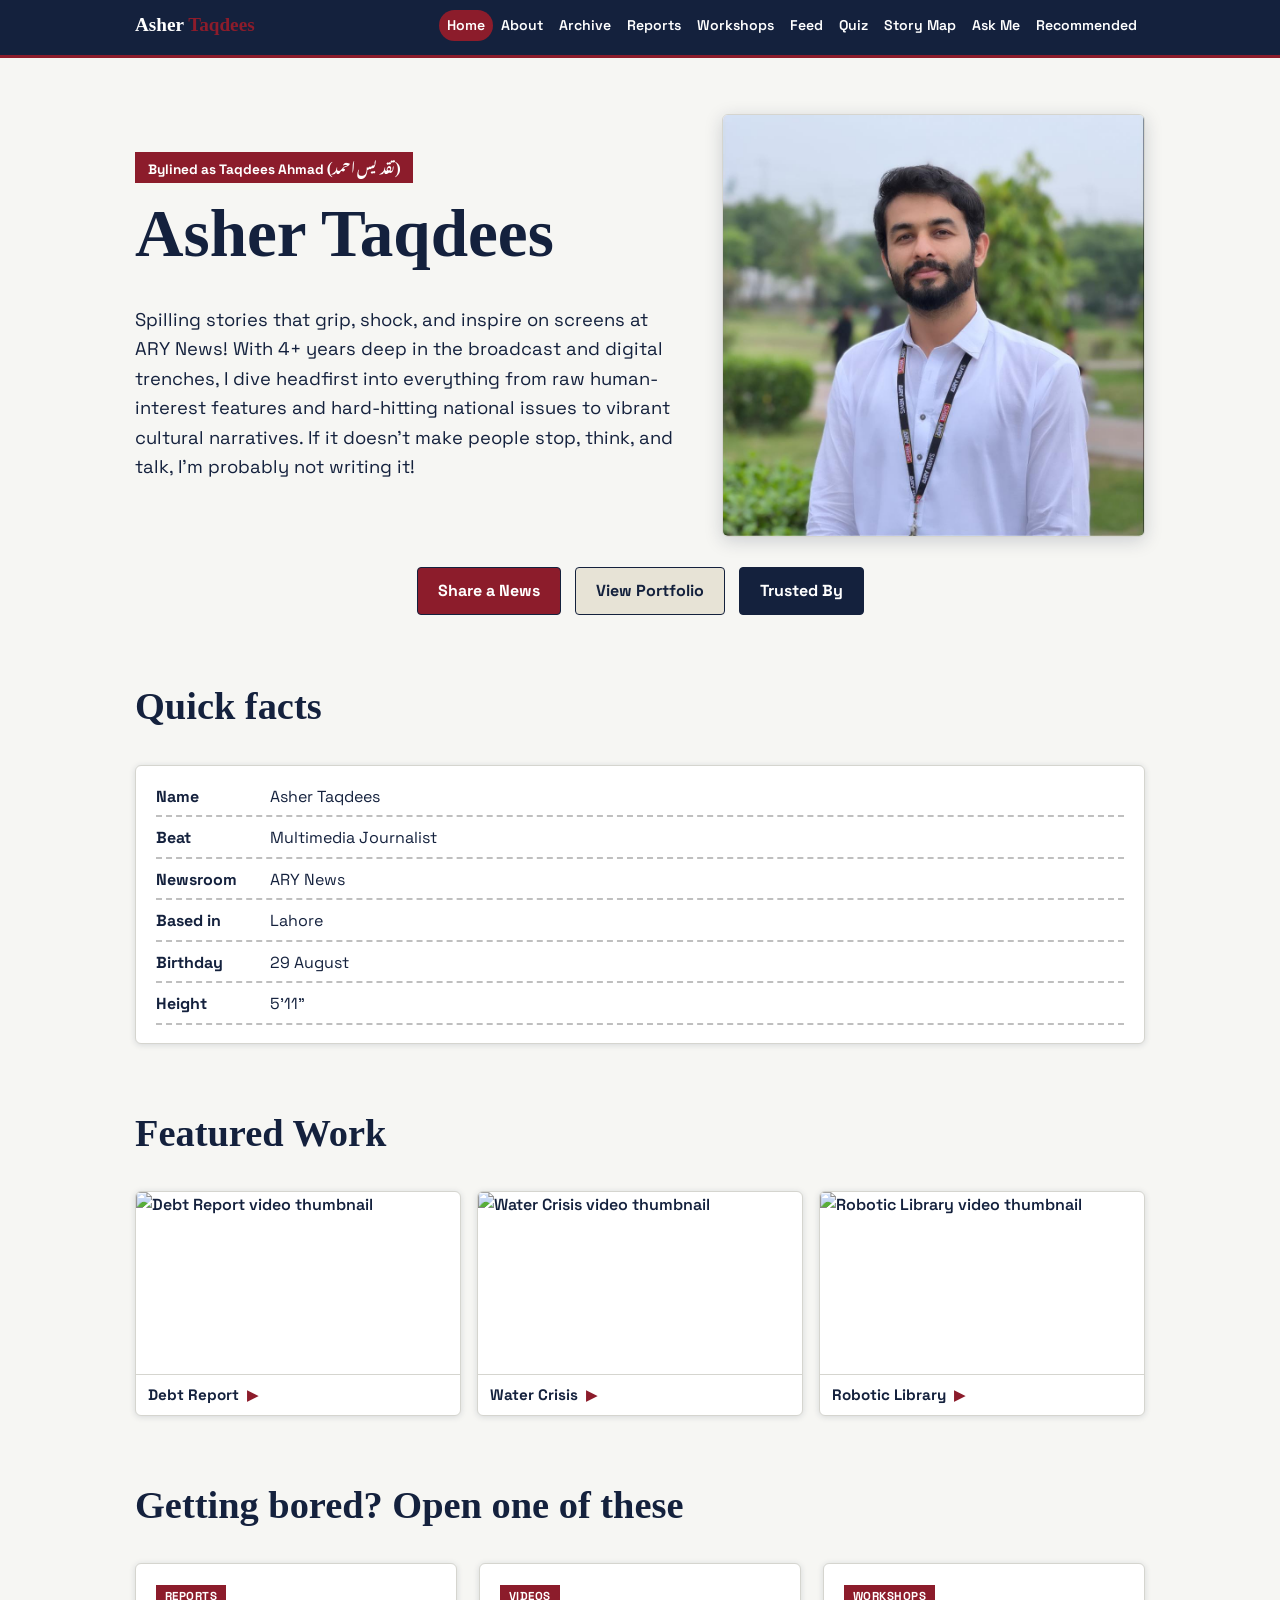
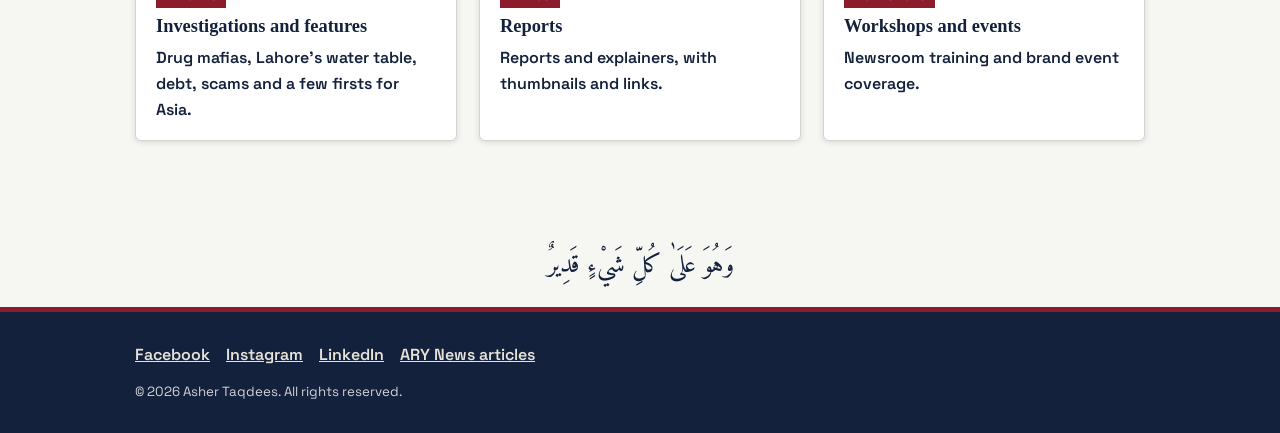
==== index.html @ 37b0fc91 "Add files via upload" ====
<!doctype html>
<html lang="en">
<head>
<meta charset="utf-8">
<meta name="viewport" content="width=device-width,initial-scale=1">
<title>Asher Taqdees (Taqdees Ahmad) | Multimedia Journalist, ARY News, Lahore</title>
<meta name="description" content="Asher Taqdees, legally Taqdees Ahmad (تقدیس احمد), is a multimedia journalist at ARY News in Lahore, Pakistan. Investigative reports, social issues, environment and human interest stories.">
<link rel="canonical" href="https://ashertaqdees.net/">
<meta property="og:title" content="Asher Taqdees (Taqdees Ahmad) | Multimedia Journalist">
<meta property="og:description" content="Multimedia journalist at ARY News, Lahore. Investigations, social issues, environment and human interest stories.">
<meta property="og:type" content="website">
<meta property="og:url" content="https://ashertaqdees.net/">
<meta name="twitter:card" content="summary_large_image">
<link rel="preconnect" href="https://fonts.googleapis.com">
<link rel="preconnect" href="https://fonts.gstatic.com" crossorigin>
<link rel="preconnect" href="https://i.ytimg.com">
<link rel="stylesheet" href="https://fonts.googleapis.com/css2?family=Archivo+Black&family=Space+Grotesk:wght@400;600;700&family=Amiri:wght@400&family=Noto+Nastaliq+Urdu&display=swap" media="print" onload="this.media='all'">
<noscript><link rel="stylesheet" href="https://fonts.googleapis.com/css2?family=Archivo+Black&family=Space+Grotesk:wght@400;600;700&family=Amiri:wght@400&family=Noto+Nastaliq+Urdu&display=swap"></noscript>
<link rel="stylesheet" href="/style.css">
<script type="application/ld+json">
{
  "@context":"https://schema.org",
  "@type":"Person",
  "name":"Asher Taqdees",
  "alternateName":["Taqdees Ahmad","تقدیس احمد","Taqdees Ahmed"],
  "url":"https://ashertaqdees.net",
  "jobTitle":"Multimedia Journalist",
  "worksFor":{"@type":"Organization","name":"ARY News"},
  "homeLocation":{"@type":"Place","name":"Lahore, Pakistan"},
  "alumniOf":{"@type":"CollegeOrUniversity","name":"University of Central Punjab"},
  "sameAs":[
    "https://www.facebook.com/asher.taqdees/",
    "https://www.instagram.com/asher_taqdees/",
    "https://www.linkedin.com/in/taqdees5ive/",
    "https://urdu.arynews.tv/author/taqdees-ahmed/",
    "https://journalist.net/taqdees.ahmad"
  ]
}
</script>
<style>
  @media(max-width:800px){
    .hero-grid{gap:16px}
    .hero-grid>div:first-child{display:contents}
    .hero-grid .kicker{justify-self:start}
    .hero-grid p{margin:0}
    .hero-grid .photo-frame{order:4;margin:8px 0 12px}
    .hero-grid p.lead{order:5}
  }
</style>
<script defer src="/data.js"></script>
<script defer src="/data2.js"></script>
<script defer src="/script.js"></script>
<script defer src="/extras.js"></script>
</head>
<body data-page="home">
<header id="site-header"></header>

<main>
<section class="hero">
  <div class="wrap hero-grid">
    <div>
      <span class="kicker">Bylined as Taqdees Ahmad <span class="urdu">(تقدیس احمد)</span></span>
      <h1><span class="jab">Asher Taqdees</span></h1>
      <p class="lead">Spilling stories that grip, shock, and inspire on screens at ARY News! With 4+ years deep in the broadcast and digital trenches, I dive headfirst into everything from raw human-interest features and hard-hitting national issues to vibrant cultural narratives. If it doesn't make people stop, think, and talk, I'm probably not writing it!</p>
    </div>
    <div class="photo-frame">
      <img src="/images/asher.jpg" alt="Asher Taqdees, multimedia journalist" width="960" height="958" fetchpriority="high" onerror="this.remove();this.parentNode.innerHTML='<div class=ph>Photo goes here.<br>(Upload images/asher.jpg)</div>'">
    </div>
  </div>
  <div class="wrap">
    <div class="btn-row" style="justify-content:center;margin-top:30px">
      <a class="btn" href="https://wa.me/923330447979" target="_blank" rel="noopener">Share a News</a>
      <a class="btn alt" href="/videos.html">View Portfolio</a>
      <a class="btn dark" href="/network.html">Trusted By</a>
    </div>
  </div>
</section>

<section>
  <div class="wrap">
    <div class="section-title"><h2><span class="jab">Quick facts</span></h2><span class="tag">I don't usually share this, but I'll make an exception for you.</span></div>
    <div class="card">
      <ul class="facts">
        <li><b>Name</b> Asher Taqdees</li>
        <li><b>Beat</b> Multimedia Journalist</li>
        <li><b>Newsroom</b> ARY News</li>
        <li><b>Based in</b> Lahore</li>
        <li><b>Birthday</b> 29 August</li>
        <li><b>Height</b> 5'11"</li>
      </ul>
    </div>
  </div>
</section>

<section>
  <div class="wrap">
    <div class="section-title"><h2><span class="jab">Getting bored? Open one of these</span></h2></div>
    <div class="grid">
      <a class="card" href="/work.html" style="text-decoration:none;color:inherit"><span class="label red">Reports</span><h3>Investigations and features</h3><p>Drug mafias, Lahore's water table, debt, scams and a few firsts for Asia.</p></a>
      <a class="card" href="/videos.html" style="text-decoration:none;color:inherit"><span class="label red">Videos</span><h3>Reports</h3><p>Reports and explainers, with thumbnails and links.</p></a>
      <a class="card" href="/events.html" style="text-decoration:none;color:inherit"><span class="label red">Workshops</span><h3>Workshops and events</h3><p>Newsroom training and brand event coverage.</p></a>
    </div>
  </div>
</section>
</main>

<footer id="site-footer"></footer>
</body>
</html>
---- style.css ----
:root{
  --paper:#f4ead5;
  --cream:#fff8e7;
  --ink:#161616;
  --red:#d7263d;
  --yellow:#ffd23f;
  --shadow:5px 5px 0 var(--ink);
}
*{box-sizing:border-box}
html{scroll-behavior:smooth}
body{
  margin:0;
  background:var(--paper);
  background-image:radial-gradient(rgba(0,0,0,.06) 1px,transparent 1px);
  background-size:18px 18px;
  color:var(--ink);
  font-family:"Space Grotesk",system-ui,sans-serif;
  line-height:1.6;
}
a,button,.btn,.card{cursor:pointer}
a{color:var(--red);font-weight:600}
h1,h2,h3{font-family:"Archivo Black",Impact,sans-serif;line-height:1.1;margin:0 0 .5em;letter-spacing:-.01em}
h1{font-size:clamp(2.2rem,6vw,4.2rem)}
h2{font-size:clamp(1.6rem,3.5vw,2.4rem)}
h3{font-size:1.15rem}
.urdu{font-family:"Noto Nastaliq Urdu",serif;direction:rtl}
.wrap{max-width:1050px;margin:0 auto;padding:0 20px}

/* header */
.site-header{background:var(--ink);color:var(--cream);border-bottom:5px solid var(--red);position:sticky;top:0;z-index:50}
.site-header .wrap{display:flex;align-items:center;justify-content:space-between;gap:12px;flex-wrap:wrap;padding-top:10px;padding-bottom:10px}
.logo{font-family:"Archivo Black",sans-serif;color:var(--cream);text-decoration:none;font-size:1.2rem}
.logo span{color:var(--red)}
.site-header nav{display:flex;gap:4px;flex-wrap:wrap}
.site-header nav a{color:var(--cream);text-decoration:none;font-weight:600;font-size:.9rem;padding:4px 10px;border-radius:999px}
.site-header nav a:hover,.site-header nav a.active{background:var(--red)}

/* hero */
.hero{padding:56px 0 36px}
.hero-grid{display:grid;grid-template-columns:1.3fr 1fr;gap:36px;align-items:center}
@media(max-width:800px){.hero-grid{grid-template-columns:1fr}}
.kicker{display:inline-block;background:var(--yellow);border:2px solid var(--ink);padding:2px 12px;font-weight:700;font-size:.85rem;transform:rotate(-2deg);box-shadow:3px 3px 0 var(--ink);margin-bottom:14px}
.jab{display:inline-block;transition:color .2s}
@media(hover:hover){.jab:hover{color:var(--red);animation:jab .4s ease-out}}
.jab.punch{color:var(--red);animation:jab .45s ease-out}
@keyframes jab{0%{transform:translateX(0) rotate(0)}30%{transform:translateX(18px) rotate(-1.5deg) scale(1.04)}55%{transform:translateX(-4px)}100%{transform:translateX(0)}}
.hero p.lead{font-size:1.15rem;max-width:34em}
.photo-frame{background:var(--cream);border:4px solid var(--ink);box-shadow:8px 8px 0 var(--red);transform:rotate(2deg);aspect-ratio:1/1;width:100%;max-width:460px;justify-self:center;display:flex;align-items:center;justify-content:center;text-align:center;overflow:hidden;font-weight:700}
.photo-frame img{width:100%;height:100%;object-fit:cover;object-position:50% 20%;display:block}
.photo-frame .ph{padding:20px}

/* buttons */
.btn{display:inline-block;background:var(--red);color:#fff;text-decoration:none;font-weight:700;border:3px solid var(--ink);padding:10px 20px;border-radius:10px;box-shadow:4px 4px 0 var(--ink);transition:transform .12s,box-shadow .12s;font-family:inherit;font-size:1rem}
.btn:hover{transform:translate(-2px,-2px);box-shadow:7px 7px 0 var(--ink)}
.btn:active{transform:translate(3px,3px);box-shadow:1px 1px 0 var(--ink)}
.btn.alt{background:var(--yellow);color:var(--ink)}
.btn.dark{background:var(--ink);color:var(--cream)}
.btn-row{display:flex;gap:14px;flex-wrap:wrap;margin-top:18px}

/* sections and cards */
section{padding:34px 0}
.section-title{display:flex;align-items:center;gap:10px;flex-wrap:wrap;margin-bottom:18px}
.tag{background:var(--ink);color:var(--cream);font-size:.75rem;font-weight:700;padding:2px 10px;border-radius:999px;font-family:"Space Grotesk",sans-serif;letter-spacing:.04em;text-transform:uppercase}
.grid{display:grid;gap:22px;grid-template-columns:repeat(auto-fill,minmax(270px,1fr))}
.card{background:var(--cream);border:3px solid var(--ink);border-radius:12px;box-shadow:var(--shadow);padding:18px 20px;transition:transform .15s}
.card:nth-child(odd){transform:rotate(-.6deg)}
.card:nth-child(even){transform:rotate(.6deg)}
@media(hover:hover){.card:hover{transform:rotate(0) translateY(-4px)}}
.card:active{transform:rotate(0) scale(.97)}
.card p{margin:.3em 0 0}
.card .label{display:inline-block;background:var(--yellow);border:2px solid var(--ink);font-size:.72rem;font-weight:700;padding:1px 8px;margin-bottom:8px;text-transform:uppercase;letter-spacing:.04em}
.card .label.red{background:var(--red);color:#fff}
.facts{list-style:none;padding:0;margin:0;display:grid;gap:8px}
.facts li{border-bottom:2px dashed rgba(0,0,0,.25);padding-bottom:6px}
.facts b{display:inline-block;min-width:110px}
.pills{display:flex;flex-wrap:wrap;gap:10px}
.pill{background:var(--cream);border:3px solid var(--ink);border-radius:999px;padding:4px 16px;font-weight:700;box-shadow:3px 3px 0 var(--ink)}
.pill:nth-child(3n){background:var(--yellow)}
.pill:nth-child(3n+1){background:var(--red);color:#fff}
.timeline{border-left:5px solid var(--ink);margin-left:8px;padding-left:22px;display:grid;gap:18px}
.timeline .item{position:relative}
.timeline .item::before{content:"";position:absolute;left:-33px;top:6px;width:16px;height:16px;border-radius:50%;background:var(--red);border:3px solid var(--ink)}
.timeline .when{font-weight:700;color:var(--red);font-size:.9rem}

/* video cards */
.vcard{padding:0;overflow:hidden;display:flex;flex-direction:column}
.vcard .thumb{position:relative;display:block;aspect-ratio:16/9;background:#000;border-bottom:3px solid var(--ink)}
.vcard .thumb img{width:100%;height:100%;object-fit:cover;display:block}
.vcard .thumb::after{content:"▶";position:absolute;inset:0;display:flex;align-items:center;justify-content:center;font-size:2.4rem;color:#fff;text-shadow:0 2px 10px #000;opacity:.9}
.vcard .body{padding:14px 16px 16px;display:flex;flex-direction:column;gap:10px;flex:1}
.vcard .vt{font-weight:700;line-height:1.35;margin:0}
.vcard .btn{padding:6px 14px;font-size:.88rem;align-self:flex-start;margin-top:auto}
.vcard .cap{font-size:.8rem;font-weight:700;color:var(--red)}

/* social feed */
.phone{max-width:520px;margin:0 auto;background:#fff;border:4px solid var(--ink);border-radius:26px;box-shadow:8px 8px 0 var(--red);overflow:hidden}
.phone-top{background:linear-gradient(135deg,var(--red),#f58529);color:#fff;padding:18px 20px;display:flex;align-items:center;gap:14px}
.avatar{width:64px;height:64px;border-radius:50%;border:3px solid #fff;background:var(--yellow);color:var(--ink);display:flex;align-items:center;justify-content:center;font-family:"Archivo Black",sans-serif;font-size:1.3rem;overflow:hidden;flex:none}
.avatar img{width:100%;height:100%;object-fit:cover}
.phone-top h3{margin:0;color:#fff}
.phone-top small{opacity:.9}
.post{border-top:1px solid #ddd;padding:14px 18px}
.post-head{display:flex;align-items:center;gap:10px;margin-bottom:8px}
.post-head .avatar{width:38px;height:38px;font-size:.8rem;border:2px solid var(--ink)}
.post-head b{display:block;line-height:1.2}
.post-head small{color:#777}
.badge{margin-left:auto;font-size:.7rem;font-weight:700;color:#fff;border-radius:999px;padding:2px 10px}
.badge.fb{background:#1877f2}
.badge.ig{background:#c13584}
.post img.pimg{width:100%;border-radius:8px;border:2px solid var(--ink);margin-top:8px}
.post-actions{display:flex;gap:18px;margin-top:10px;font-size:.88rem;color:#555;font-weight:600}
.post-actions a{color:var(--red)}
.notice{background:var(--yellow);border:3px dashed var(--ink);padding:12px 16px;border-radius:10px;font-size:.9rem;margin:20px auto;max-width:520px}

/* ask */
.ask-box{text-align:center;padding:40px 24px}
.ask-box .btn{font-size:1.25rem;padding:14px 30px}

/* footer */
.site-footer{background:var(--ink);color:var(--cream);margin-top:50px;padding:30px 0;border-top:5px solid var(--red)}
.site-footer a{color:var(--yellow)}
.site-footer .links{display:flex;gap:16px;flex-wrap:wrap;margin-bottom:10px}
.site-footer small{opacity:.8}

/* 404 */
.fourofour{text-align:center;padding:80px 0}
.fourofour .big{font-family:"Archivo Black",sans-serif;font-size:clamp(5rem,20vw,12rem);color:var(--red);line-height:1;text-shadow:6px 6px 0 var(--ink)}
.fourofour .big span{display:inline-block;animation:ko 2.2s ease-in-out infinite}
@keyframes ko{0%,60%,100%{transform:rotate(0)}70%{transform:rotate(-14deg) translateY(10px)}85%{transform:rotate(8deg)}}


/* click-to-reveal timeline item */
.reveal summary{cursor:pointer;list-style:none;display:flex;align-items:center;gap:10px;flex-wrap:wrap;font-weight:700;color:var(--red);font-size:.9rem}
.reveal summary::-webkit-details-marker{display:none}
.reveal .cue{background:var(--yellow);color:var(--ink);border:2px solid var(--ink);padding:0 10px;border-radius:999px;font-size:.75rem;box-shadow:2px 2px 0 var(--ink)}
.reveal[open] .cue{display:none}
.reveal h3{margin-top:8px}

.reveal-link{display:block;text-decoration:none;color:var(--red)}
.reveal-link .rv-sum{display:flex;align-items:center;gap:10px;flex-wrap:wrap;font-weight:700;font-size:.9rem}
.reveal-link .cue{background:var(--yellow);color:var(--ink);border:2px solid var(--ink);padding:0 10px;border-radius:999px;font-size:.75rem;box-shadow:2px 2px 0 var(--ink)}
.mini-list{margin:10px 0 0;padding-left:20px}
.mini-list li{margin:2px 0}
.reveal[open] .mini-list{animation:rise .45s ease-out}

/* snaps */
.snap-grid{display:grid;gap:22px;grid-template-columns:repeat(auto-fill,minmax(240px,1fr))}
.snap{padding:0;overflow:hidden;background:var(--cream);border:3px solid var(--ink);border-radius:12px;box-shadow:var(--shadow);text-align:left;font:inherit;color:inherit;display:block;width:100%}
.snap:nth-child(odd){transform:rotate(-.8deg)}
.snap:nth-child(even){transform:rotate(.8deg)}
.snap img{width:100%;aspect-ratio:4/5;object-fit:cover;display:block;border-bottom:3px solid var(--ink)}
.snap .cap{display:block;padding:10px 14px 12px;font-weight:600;font-size:.92rem}
.snap .label{display:inline-block;background:var(--yellow);border:2px solid var(--ink);font-size:.7rem;font-weight:700;padding:0 8px;margin-right:6px;text-transform:uppercase}
@media(hover:hover){.snap:hover{transform:rotate(0) translateY(-4px)}}
.snap:active{transform:rotate(0) scale(.97)}
.lightbox{position:fixed;inset:0;z-index:100;background:rgba(0,0,0,.88);display:flex;flex-direction:column;align-items:center;justify-content:center;padding:20px;gap:10px}
.lightbox[hidden]{display:none}
.lightbox img{max-width:100%;max-height:78vh;border:4px solid var(--cream);border-radius:8px;animation:pop .3s ease-out}
.lightbox p{color:var(--cream);margin:0;font-weight:600;text-align:center}
.lb-close{position:absolute;top:12px;right:16px;font-size:2.2rem;line-height:1;background:var(--red);color:#fff;border:3px solid var(--cream);border-radius:10px;width:46px;height:46px}

/* ===== motion: works on phones too (no hover needed) ===== */
@keyframes rise{from{opacity:0;translate:0 22px}to{opacity:1;translate:0 0}}
@keyframes pop{0%{opacity:0;scale:.6}70%{opacity:1;scale:1.08}100%{opacity:1;scale:1}}
@keyframes drop{from{opacity:0;translate:0 -100%}to{opacity:1;translate:0 0}}
@keyframes swing{0%{opacity:0;rotate:-14deg;scale:.8}60%{opacity:1;rotate:5deg;scale:1.03}100%{opacity:1;rotate:0deg;scale:1}}
@keyframes floaty{0%,100%{translate:0 0}50%{translate:0 -8px}}
@keyframes wiggle{0%,86%,100%{rotate:0deg}90%{rotate:-4deg}94%{rotate:4deg}98%{rotate:-2deg}}
@keyframes pulse{0%,100%{scale:1}50%{scale:1.07}}
@keyframes dotpulse{0%,100%{box-shadow:0 0 0 0 rgba(215,38,61,.55)}60%{box-shadow:0 0 0 9px rgba(215,38,61,0)}}

.hero .kicker{animation:pop .6s .1s both,wiggle 5s 2s infinite}
.hero h1{animation:rise .6s .2s both}
.hero p.lead{animation:rise .6s .35s both}
.hero .tag{animation:rise .6s .45s both}
.hero .btn-row .btn{animation:pop .5s both}
.hero .btn-row .btn:nth-child(1){animation-delay:.55s}
.hero .btn-row .btn:nth-child(2){animation-delay:.67s}
.hero .btn-row .btn:nth-child(3){animation-delay:.79s}
.photo-frame{animation:swing .8s .3s cubic-bezier(.2,.8,.2,1) both}
.photo-frame img{animation:floaty 5s 1.2s ease-in-out infinite}

/* scroll reveal (added by script.js) */
.rv{opacity:0;translate:0 30px;scale:.96}
.rv.in{opacity:1;translate:0 0;scale:1}
.rv,.card.rv,.snap.rv{transition:opacity .6s ease,translate .6s cubic-bezier(.2,.8,.2,1),scale .6s cubic-bezier(.2,.8,.2,1),transform .15s}
.rv.in{transition-delay:var(--d,0s),var(--d,0s),var(--d,0s),0s}


@media(max-width:800px){
  .hero{padding:34px 0 20px}
  .photo-frame{box-shadow:6px 6px 0 var(--red)}
  .btn:active{transform:translate(3px,3px) scale(.98)}
}

/* respect people who turned animations off: keep a gentle fade, drop loops and movement */
@media(prefers-reduced-motion:reduce){
  .site-header,.hero .kicker,.hero h1,.hero p.lead,.hero .tag,.hero .btn-row .btn,.photo-frame,.photo-frame img,.vcard .thumb::after,.timeline .item::before,.section-title .tag{animation:none!important}
  .rv{translate:0 0;scale:1}
  .jab:hover,.jab.punch,.fourofour .big span{animation:none!important}
}

/* cards with links */
.card .watch{display:inline-block;margin-top:10px}

/* banner above footer */
.banner-ayah{margin-top:50px;padding:18px 20px;text-align:center}
.banner-ayah p{margin:0;font-family:"Amiri","Noto Naskh Arabic","Traditional Arabic",serif;font-size:1.6rem;line-height:1.8;color:var(--ink)}
.banner-ayah+.site-footer{margin-top:0}

/* ===== first-paint safety: header bar & page colour exist before JS runs ===== */
html{background:var(--paper)}
#site-header{background:var(--ink);border-bottom:5px solid var(--red);min-height:58px;position:sticky;top:0;z-index:50}
img{max-width:100%;height:auto}

/* ===== smooth page-to-page navigation (no blank/colour flash) ===== */
@view-transition{navigation:auto}
@media(prefers-reduced-motion:reduce){@view-transition{navigation:none}}

/* ===== look switcher + entrance + feature styles (moved here from extras.js so they apply at first paint) ===== */
.totop{position:fixed;right:16px;bottom:16px;z-index:60;width:46px;height:46px;border-radius:50%;background:var(--red);color:#fff;border:3px solid var(--ink);box-shadow:3px 3px 0 var(--ink);font-size:1.3rem;line-height:1;font-weight:700;opacity:0;pointer-events:none;transform:translateY(12px);transition:opacity .25s,transform .25s;cursor:pointer;padding:0}
.totop.on{opacity:1;pointer-events:auto;transform:none}
.feat{display:grid;grid-template-columns:repeat(3,1fr);gap:16px}
.feat .fc{display:block;text-decoration:none;color:inherit;padding:0;overflow:hidden}
.feat .fc img{display:block;width:100%;aspect-ratio:16/9;object-fit:cover;border-bottom:3px solid var(--ink)}
.feat .fc span{display:block;padding:8px 12px;font-weight:700;font-size:.95rem}
.feat .fc span i{font-style:normal;color:var(--red);margin-left:4px}
@media(max-width:560px){.feat{grid-template-columns:1fr;gap:12px}.feat .fc{display:flex;align-items:center}.feat .fc img{width:42%;border-bottom:0;border-right:3px solid var(--ink);flex:none}.feat .fc span{padding:8px 12px}}
.tabs{display:flex;flex-wrap:wrap;gap:10px;margin:6px 0 20px}
.tabs button{font:inherit;font-weight:700;background:var(--cream);color:var(--ink);border:3px solid var(--ink);border-radius:999px;padding:5px 16px;box-shadow:3px 3px 0 var(--ink);cursor:pointer}
.tabs button[aria-selected=true]{background:var(--red);color:#fff}
.tabs button small{opacity:.75;font-weight:600;margin-left:4px}
.tabs-empty{padding:20px;font-weight:600}
.quiz{max-width:640px;margin:0 auto}
.q-top{display:flex;justify-content:space-between;font-weight:700;margin-bottom:10px}
.q-bar{height:12px;border:3px solid var(--ink);border-radius:999px;background:var(--cream);overflow:hidden;margin-bottom:16px}
.q-bar i{display:block;height:100%;background:var(--red);width:0;transition:width .3s}
.q-opts{display:grid;gap:10px;margin:14px 0}
.q-opt{font:inherit;font-weight:600;text-align:left;background:var(--paper);color:var(--ink);border:3px solid var(--ink);border-radius:10px;padding:10px 14px;box-shadow:3px 3px 0 var(--ink);cursor:pointer}
.q-opt:disabled{cursor:default}
.q-opt.right{background:#b7f0b1}.q-opt.wrong{background:#ffc9d0}
.q-fb{min-height:2.6em;font-weight:600;margin:0 0 10px}
.q-score{font-family:'Archivo Black',Impact,sans-serif;font-size:3rem;margin:6px 0}
.modal{position:fixed;inset:0;z-index:250;background:rgba(0,0,0,.7);display:flex;align-items:center;justify-content:center;padding:20px}
.modal .box{background:var(--cream);color:var(--ink);border:4px solid var(--ink);border-radius:16px;box-shadow:8px 8px 0 var(--red);max-width:440px;width:100%;padding:26px 22px;text-align:center;animation:pop .45s ease-out}
.modal .box h2{margin:0 0 .4em}
.modal .emo{font-size:3rem;line-height:1}
.modal .btn-row{justify-content:center}
.wa{background:#25d366;color:#082b14}
.mapbox{background:var(--cream);border:3px solid var(--ink);border-radius:12px;box-shadow:var(--shadow);padding:10px}
.mapbox svg{display:block;width:100%;height:auto}
.mapbox .land{fill:#ffe9a8;stroke:var(--ink);stroke-width:3;stroke-linejoin:round}
.pin{cursor:pointer}
.pin circle{fill:var(--red);stroke:var(--ink);stroke-width:3;transition:r .15s}
.pin.soon circle{fill:#9a9a9a}
.pin:hover circle,.pin:focus circle{r:11}
.pin:focus{outline:none}.pin:focus circle{stroke:#000;stroke-width:4}
.pin text{font:700 15px 'Space Grotesk',system-ui,sans-serif;fill:var(--ink);paint-order:stroke;stroke:var(--cream);stroke-width:4px}
.map-msg{min-height:3em;font-weight:600;margin:12px 0}
.map-list{display:grid;gap:12px;grid-template-columns:repeat(auto-fill,minmax(200px,1fr));margin-top:10px}
.lookswitch{background:none;border:0;color:var(--yellow);font:inherit;font-weight:600;text-decoration:underline;cursor:pointer;padding:0}
html:root{--paper:#f6f6f3;--cream:#ffffff;--ink:#14213d;--red:#8c1c2b;--yellow:#e7e3d6;--shadow:0 1px 6px rgba(20,33,61,.14)}
html:root body{background-image:none}
html:root h1,html:root h2,html:root h3,html:root .logo,html:root .q-score{font-family:Georgia,'Times New Roman',serif;font-weight:700;letter-spacing:0}
html:root *,html:root *::before,html:root *::after{animation:none!important}
html:root .card,html:root .card:nth-child(odd),html:root .card:nth-child(even),html:root .photo-frame,html:root .kicker,html:root .snap{transform:none!important}
html:root .card,html:root .mapbox,html:root .modal .box{border:1px solid #d5d5cf;border-radius:6px}
html:root .photo-frame{border:1px solid #d5d5cf;box-shadow:0 4px 18px rgba(20,33,61,.18);border-radius:6px;overflow:hidden}
html:root .btn,html:root .tabs button,html:root .q-opt,html:root .pill{border:1px solid var(--ink);box-shadow:none;border-radius:4px}
html:root .tabs button{border-radius:999px}
html:root .btn:hover{transform:none;box-shadow:0 2px 8px rgba(0,0,0,.25)}
html:root .btn.alt{background:#e7e3d6}
html:root .site-header{border-bottom:3px solid var(--red)}
html:root .kicker{background:#e7e3d6;border:1px solid #cfcab8;box-shadow:none}
html:root .section-title .tag,html:root .hero .tag{display:none}
html:root .totop{box-shadow:none;border:1px solid var(--ink)}
html:root .vcard .thumb,html:root .feat .fc img{border-bottom:1px solid #d5d5cf}
html:root .mapbox .land{fill:#ece8da;stroke-width:2}
html:root .q-bar{border:1px solid var(--ink)}

/* ===== FORMAL: calm, instant, no fun motion ===== */
html:root,html:root body{background:var(--paper)}
html:root #site-header{border-bottom:3px solid var(--red)}
html:root .rv,html:root .rv.in{opacity:1!important;translate:none!important;scale:none!important;transition:none!important}
html:root .card,html:root .snap{transition:box-shadow .15s}
html:root .card:hover,html:root .snap:hover{box-shadow:0 4px 14px rgba(20,33,61,.16);transform:none!important}
html:root .btn{transition:background-color .15s,box-shadow .15s}
html:root .site-header nav a{transition:background-color .15s}
html:root .site-header nav a:hover,html:root .site-header nav a.active{background:var(--red)}
html:root .jab:hover{animation:none}
html:root .pill{background:#ffffff!important;color:var(--ink)!important;box-shadow:none}
html:root .notice{border:1px solid #cfcab8;background:#efece1}
html:root .card .label,html:root .reveal .cue,html:root .reveal-link .cue{background:#e7e3d6;box-shadow:none;border-width:1px}
html:root .timeline{border-left-width:3px}
html:root .phone,html:root .photo-frame{transform:none}
/* keyboard focus that is visible on both looks */
a:focus-visible,button:focus-visible,summary:focus-visible{outline:3px solid var(--red);outline-offset:2px}

/* header: look switch button */
.brand{display:flex;align-items:center;gap:10px;min-width:0}
@media(min-width:801px){.site-header nav{gap:0}.site-header nav a{padding:4px 8px;font-size:.88rem}.logo{white-space:nowrap}}
@media(min-width:801px) and (max-width:1100px){.site-header nav a{padding:4px 6px;font-size:.82rem}}

/* header layout: logo left, links middle, links at the right */
@media(max-width:760px){
  .site-header .brand{order:1}
  .site-header nav{order:3}
}

/* ===== labels / tags: solid colour + white text, readable in both looks ===== */
.card .label,.snap .label{background:var(--ink);color:#fff;border-color:var(--ink)}
.card .label.red,.snap .label.red{background:var(--red);color:#fff;border-color:var(--red)}
html:root .card .label,html:root .snap .label{background:#14213d;color:#fff;border:1px solid #14213d;box-shadow:none}
html:root .card .label.red,html:root .snap .label.red{background:#8c1c2b;color:#fff;border-color:#8c1c2b}
.reveal .cue,.reveal-link .cue,html:root .reveal .cue,html:root .reveal-link .cue{background:var(--ink);color:#fff;border-color:var(--ink)}
.tag,html:root .tag{background:var(--ink);color:#fff}

/* ===== kicker ("Bylined as ...") : solid red + white text in both looks ===== */
.kicker,html:root .kicker{background:var(--red);color:#fff;border-color:var(--red)}
html:root .kicker{border:1px solid #8c1c2b;background:#8c1c2b;color:#fff}

/* keep the nav on the top row at in-between widths (tablets / small laptops) */
@media(min-width:761px){
  .site-header .wrap{flex-wrap:nowrap}
  .site-header nav{flex:1 1 auto;min-width:0;justify-content:flex-end}
}
@media(min-width:761px) and (max-width:1000px){
  .site-header nav a{font-size:.78rem;padding:4px 5px}
  .site-header 
}

/* ===== entrance screen: fade out, lock scroll while open ===== */

/* ===== smooth page transitions =====
   Chrome/Edge/Android: the browser cross-fades the two pages and keeps the header still.
   Other browsers: script.js fades the page out and in. */
#site-header{view-transition-name:site-header}
::view-transition-group(root){animation-duration:.4s}
::view-transition-old(root){animation:vt-out .22s ease both}
::view-transition-new(root){animation:vt-in .4s cubic-bezier(.2,.7,.2,1) both}
@keyframes vt-out{to{opacity:0}}
@keyframes vt-in{from{opacity:0;transform:translateY(12px)}}

/* ===== swipe sliders (Archive page): small cards, 2 per phone screen, swipe for more ===== */
.slwrap{position:relative}
.grid.slider{display:flex;align-items:stretch;overflow-x:auto;scroll-snap-type:x mandatory;gap:12px;padding:8px 4px 16px;scroll-behavior:smooth;-webkit-overflow-scrolling:touch;scrollbar-width:thin}
.grid.slider>*{flex:0 0 calc((100% - 12px) / 2);min-width:0;scroll-snap-align:start}
.grid.slider>*{flex-basis:calc((100% - 12px) / 2.15)}   /* a slice of the next card peeks in, so people see there is more */
@media(min-width:601px){.grid.slider>*{flex-basis:calc((100% - 24px) / 3.3)}}
@media(min-width:900px){.grid.slider>*{flex-basis:calc((100% - 36px) / 4.3)}}
.slider .card{padding:12px 13px}
.slider .vcard{padding:0}
.slider .vcard .body{padding:9px 11px 11px;gap:6px}
.slider .vcard .vt,.slider .card h3{font-size:.86rem;line-height:1.3;margin:0 0 .3em}
.slider .card p{font-size:.8rem;line-height:1.4}
.slider .card .label,.slider .vcard .cap{font-size:.62rem}
.slider .vcard .btn,.slider .card .btn{padding:4px 10px;font-size:.74rem;border-width:2px;box-shadow:2px 2px 0 var(--ink)}
.slider .vcard .thumb::after{font-size:1.5rem}
.slider .vcard .thumb{border-bottom-width:2px}
.slider .card a.watch{font-size:.8rem}
.sl-btn{position:absolute;top:32%;z-index:5;width:38px;height:38px;border-radius:50%;border:2px solid var(--ink);background:var(--cream);color:var(--ink);font-size:1.2rem;line-height:1;font-weight:700;cursor:pointer;box-shadow:2px 2px 0 var(--ink);padding:0;transition:opacity .2s}
.sl-btn.prev{left:-12px}.sl-btn.next{right:-12px}
.sl-btn:disabled{opacity:0;pointer-events:none}

html:root .sl-btn{box-shadow:0 1px 6px rgba(20,33,61,.3);border:1px solid #d5d5cf}

/* arrows stay visible on phones too; soft fade on the edge that has more cards */
.sl-btn{width:36px;height:36px}
.sl-btn.prev{left:2px}.sl-btn.next{right:2px}
@media(min-width:900px){.sl-btn.prev{left:-12px}.sl-btn.next{right:-12px}}
.sl-btn[hidden]{display:none}
.slwrap::after,.slwrap::before{content:"";position:absolute;top:0;bottom:16px;width:46px;pointer-events:none;z-index:4;opacity:0;transition:opacity .25s}
.slwrap::after{right:0;background:linear-gradient(to left,var(--paper),transparent)}
.slwrap::before{left:0;background:linear-gradient(to right,var(--paper),transparent)}
.slwrap.more-r::after,.slwrap.more-l::before{opacity:1}
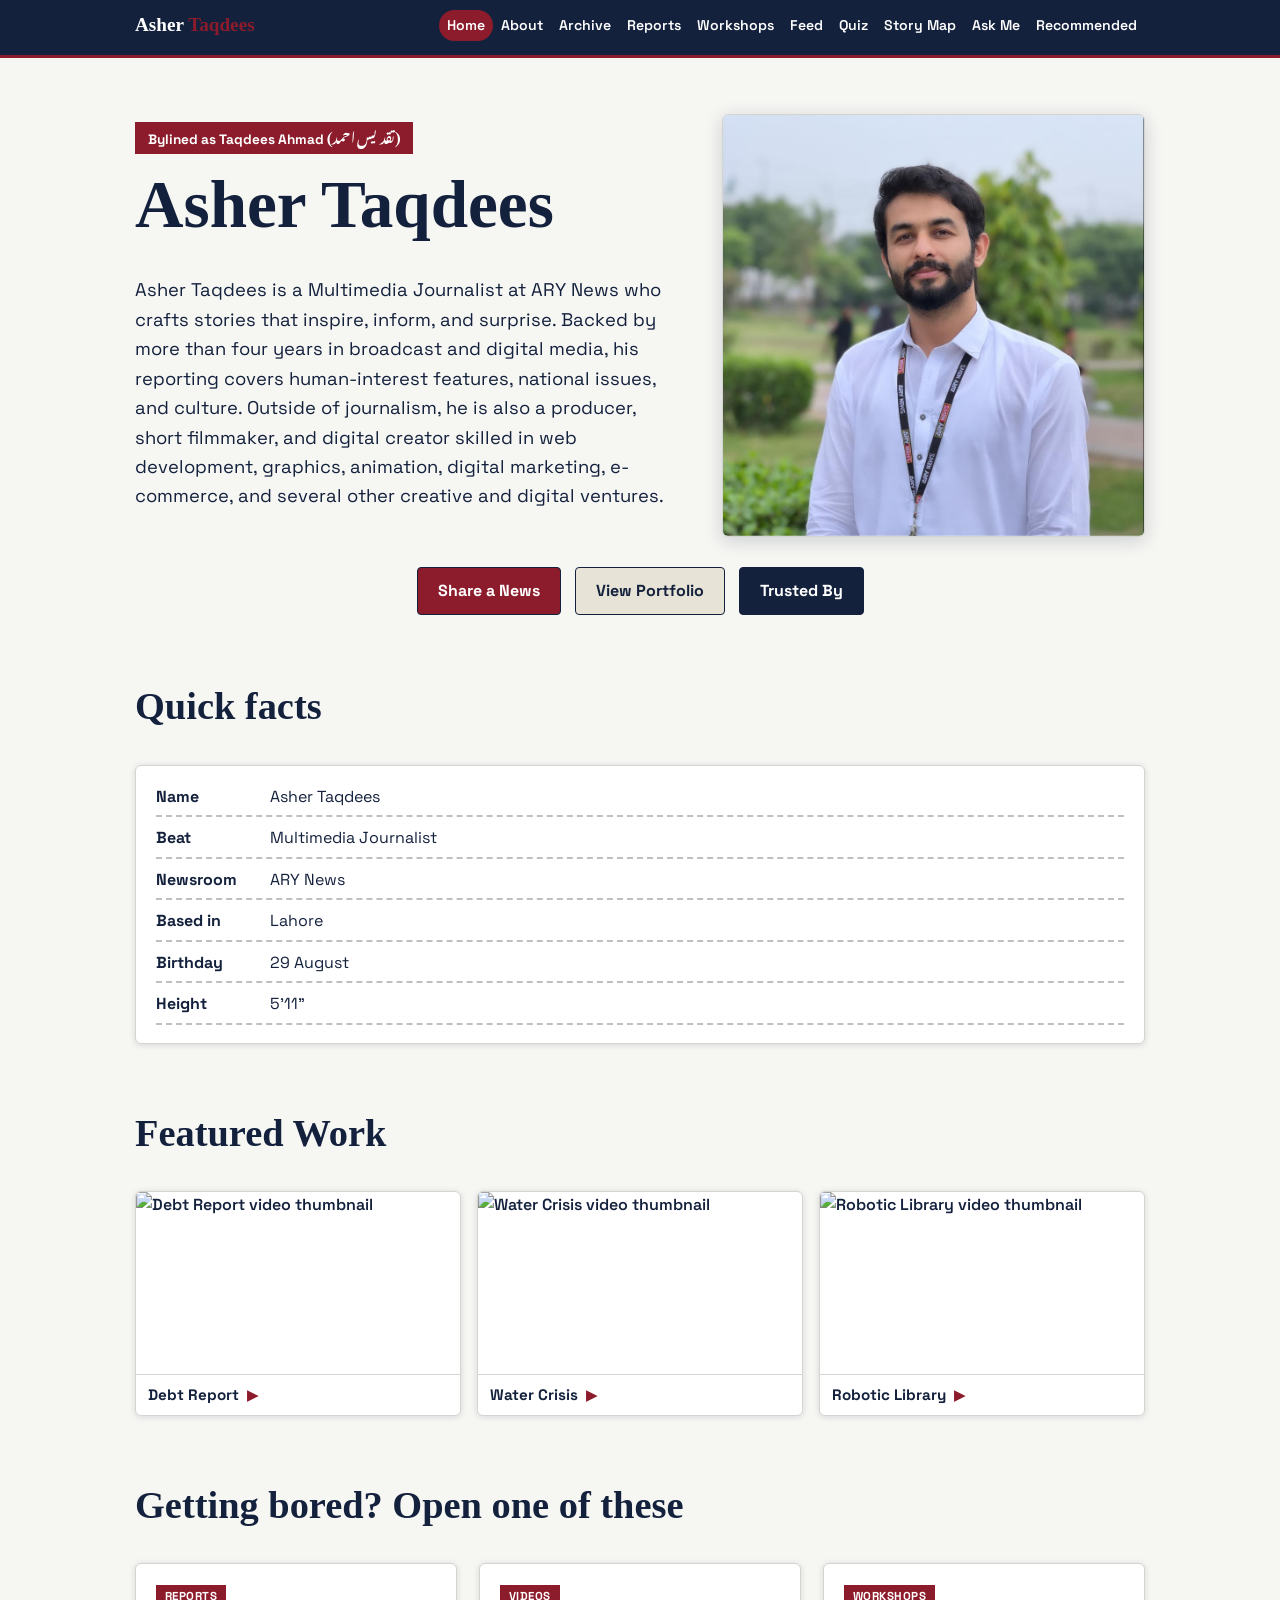
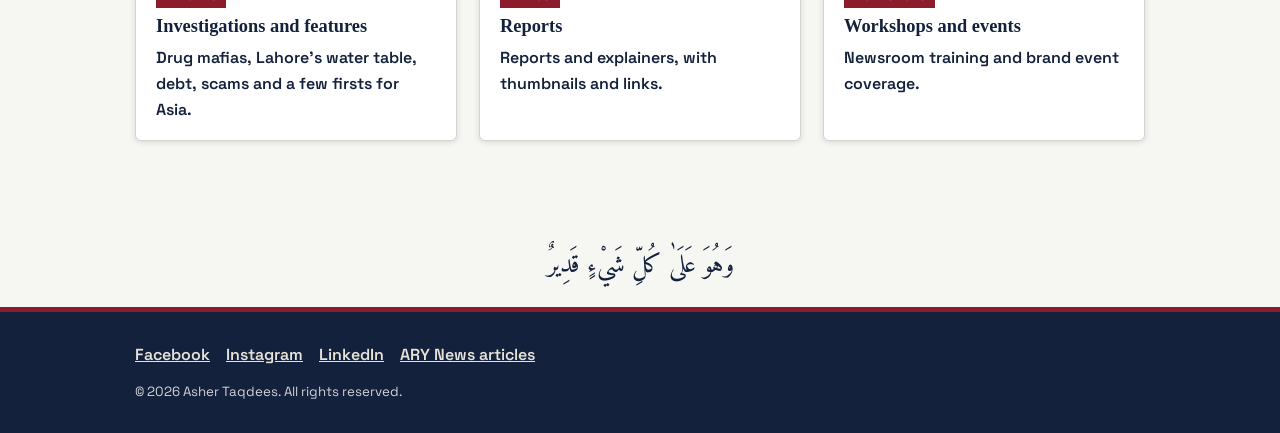
==== commit 118b0305: "Add files via upload" ====
--- a/index.html
+++ b/index.html
@@ -61,7 +61,7 @@
     <div>
       <span class="kicker">Bylined as Taqdees Ahmad <span class="urdu">(تقدیس احمد)</span></span>
       <h1><span class="jab">Asher Taqdees</span></h1>
-      <p class="lead">Spilling stories that grip, shock, and inspire on screens at ARY News! With 4+ years deep in the broadcast and digital trenches, I dive headfirst into everything from raw human-interest features and hard-hitting national issues to vibrant cultural narratives. If it doesn't make people stop, think, and talk, I'm probably not writing it!</p>
+      <p class="lead">Asher Taqdees is a Multimedia Journalist at ARY News who crafts stories that inspire, inform, and surprise. Backed by more than four years in broadcast and digital media, his reporting covers human-interest features, national issues, and culture. Outside of journalism, he is also a producer, short filmmaker, and digital creator skilled in web development, graphics, animation, digital marketing, e-commerce, and several other creative and digital ventures.</p>
     </div>
     <div class="photo-frame">
       <img src="/images/asher.jpg" alt="Asher Taqdees, multimedia journalist" width="960" height="958" fetchpriority="high" onerror="this.remove();this.parentNode.innerHTML='<div class=ph>Photo goes here.<br>(Upload images/asher.jpg)</div>'">
--- a/style.css
+++ b/style.css
@@ -373,3 +373,38 @@
 .slwrap::after{right:0;background:linear-gradient(to left,var(--paper),transparent)}
 .slwrap::before{left:0;background:linear-gradient(to right,var(--paper),transparent)}
 .slwrap.more-r::after,.slwrap.more-l::before{opacity:1}
+
+/* Facebook reel card: shows images/parkview-thumb.jpg if present, else a plain navy panel */
+.fb-thumb{background:#14213d!important}
+.fb-thumb .fb-note{position:absolute;left:0;right:0;bottom:10px;text-align:center;color:#fff;font-size:.8rem;font-weight:700;letter-spacing:.04em;z-index:1}
+
+/* ===== Archive cards: tidy tags, buttons, max 3 lines of text ===== */
+.vcard .cap{display:block;background:#8c1c2b;color:#fff;font-size:.72rem;font-weight:700;padding:1px 8px;text-transform:uppercase;letter-spacing:.04em}
+.card .actions{display:flex;flex-wrap:wrap;gap:8px;margin-top:auto;padding-top:10px}
+.card .actions .btn{padding:6px 14px;font-size:.88rem}
+body[data-page=work] .card{display:flex;flex-direction:column}
+body[data-page=work] .vcard .body{flex:1}
+body[data-page=work] .card h3,body[data-page=work] .vcard .vt,body[data-page=work] .card p.desc{display:-webkit-box;-webkit-box-orient:vertical;-webkit-line-clamp:3;line-clamp:3;overflow:hidden}
+.slider .card .actions .btn{padding:5px 11px;font-size:.78rem;box-shadow:none}
+.slider .vcard .body>.btn{box-shadow:none}
+
+/* Articles: exactly 3 cards per screen */
+.grid.slider.three>*{flex-basis:calc((100% - 24px) / 3)}
+
+/* Phones: compact cards so the rows are about half as tall */
+@media(max-width:760px){
+  body[data-page=work] .card p.desc{display:none}
+  body[data-page=work] .slider .card h3,body[data-page=work] .slider .vcard .vt{font-size:.78rem;line-height:1.25;-webkit-line-clamp:2;line-clamp:2;margin:0}
+  body[data-page=work] .slider .vcard .body{padding:7px 8px 9px;gap:5px}
+  body[data-page=work] .slider .card{padding:9px 8px}
+  body[data-page=work] .slider .vcard{padding:0}
+  body[data-page=work] .slider .card .label,body[data-page=work] .slider .vcard .cap{font-size:.6rem;padding:1px 5px;margin-bottom:4px;white-space:nowrap;overflow:hidden;text-overflow:ellipsis}
+  body[data-page=work] .slider .card .actions{padding-top:4px}
+  body[data-page=work] .slider .card .actions .btn,body[data-page=work] .slider .vcard .body>.btn{font-size:.64rem;padding:4px 7px;border-width:1px;line-height:1.2}
+  body[data-page=work] .slider .vcard .thumb::after{font-size:1.5rem}
+}
+
+/* smaller Reports filter buttons */
+.tabs{gap:8px;margin:4px 0 16px}
+.tabs button{font-size:.82rem;padding:3px 11px;border-width:2px;box-shadow:2px 2px 0 var(--ink)}
+@media(max-width:600px){.tabs{gap:6px}.tabs button{font-size:.74rem;padding:2px 9px}}
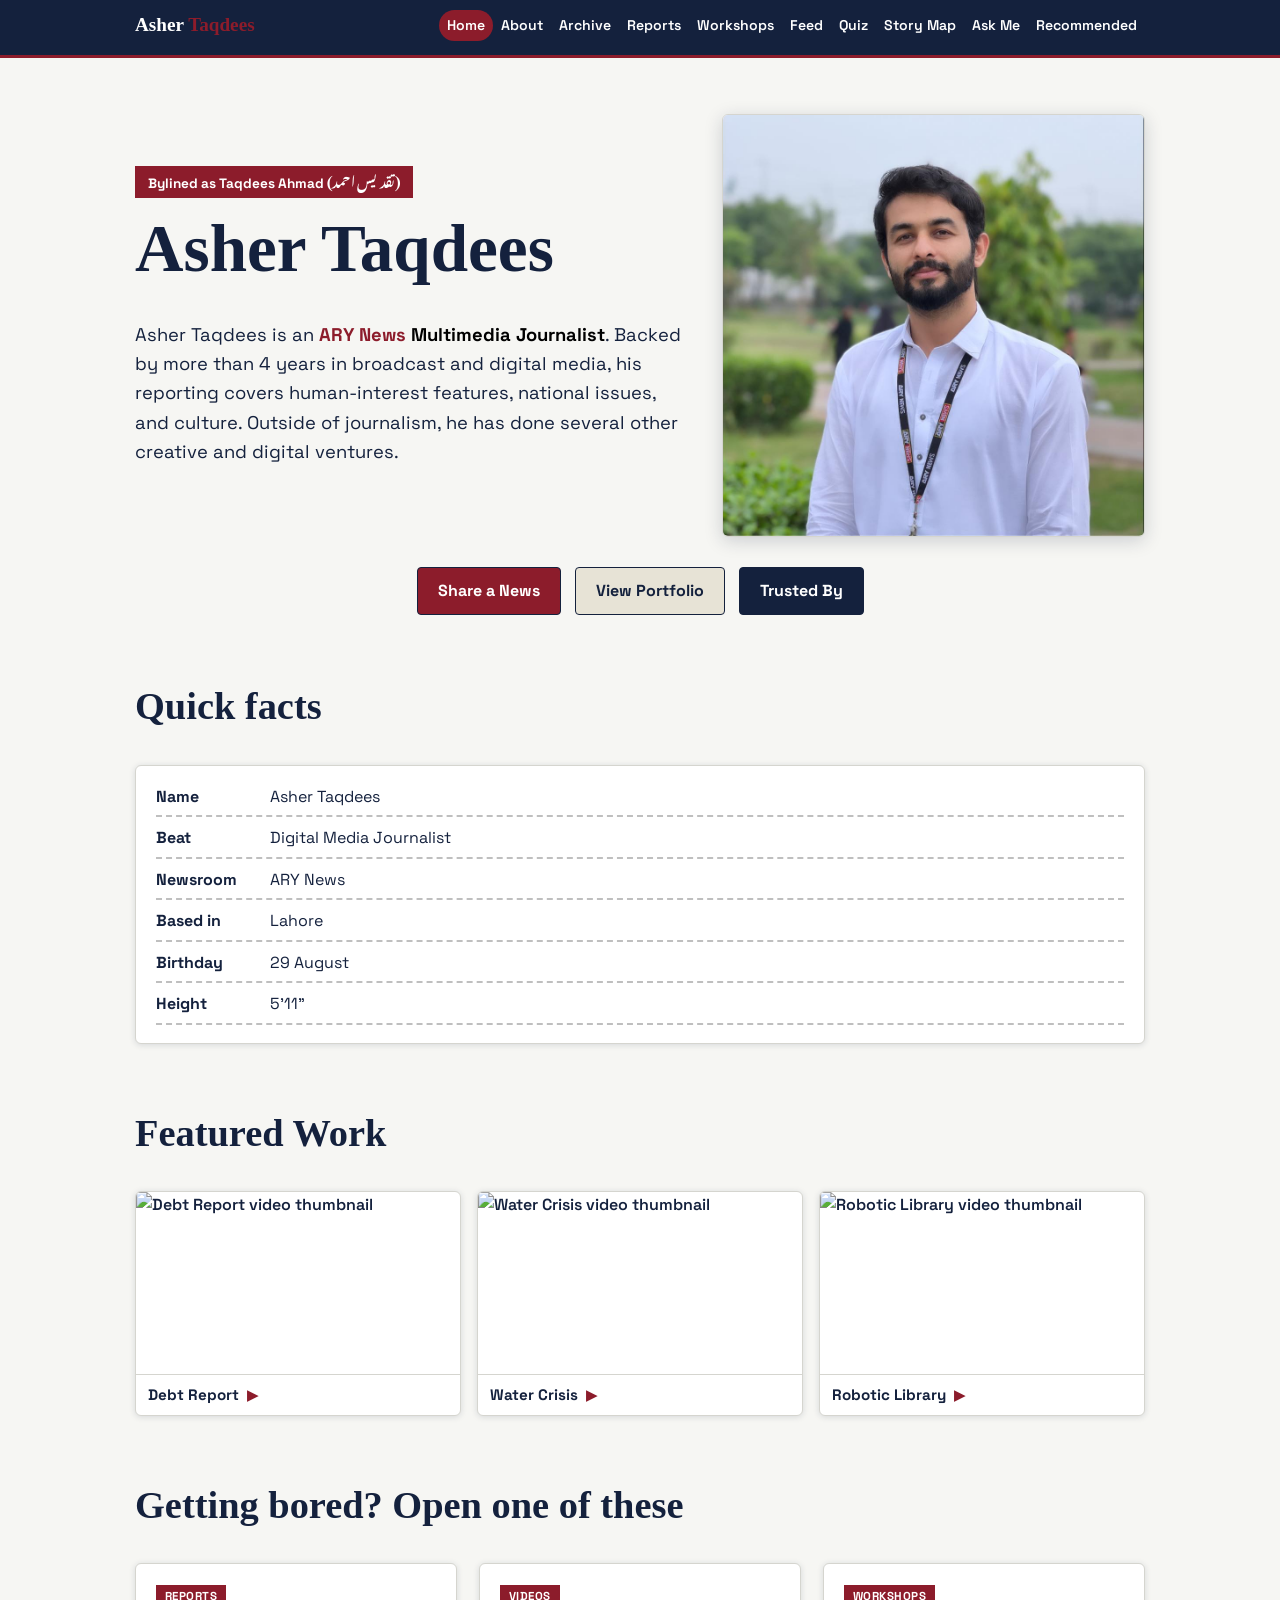
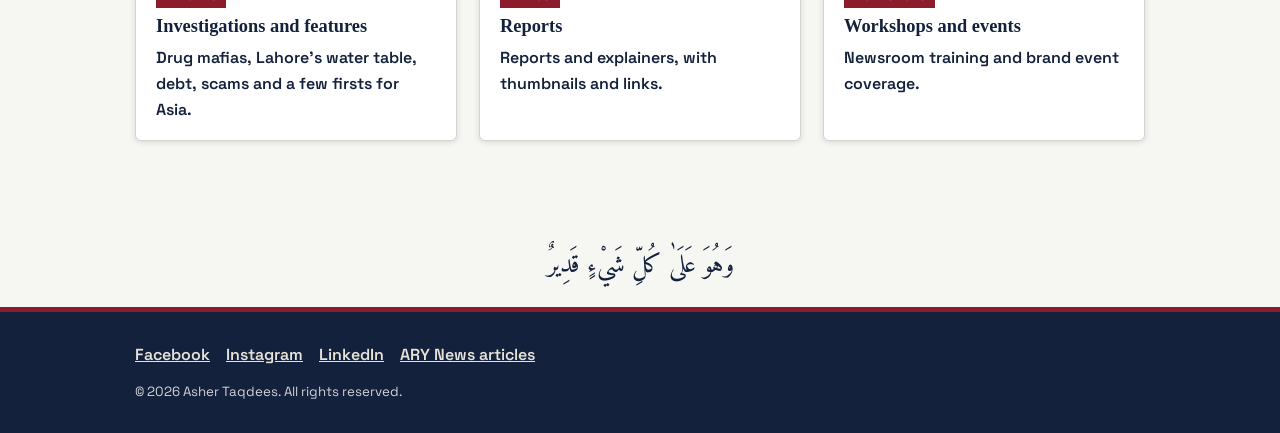
==== commit e952c2db: "Add files via upload" ====
--- a/index.html
+++ b/index.html
@@ -61,7 +61,7 @@
     <div>
       <span class="kicker">Bylined as Taqdees Ahmad <span class="urdu">(تقدیس احمد)</span></span>
       <h1><span class="jab">Asher Taqdees</span></h1>
-      <p class="lead">Asher Taqdees is a Multimedia Journalist at ARY News who crafts stories that inspire, inform, and surprise. Backed by more than four years in broadcast and digital media, his reporting covers human-interest features, national issues, and culture. Outside of journalism, he is also a producer, short filmmaker, and digital creator skilled in web development, graphics, animation, digital marketing, e-commerce, and several other creative and digital ventures.</p>
+      <p class="lead">Asher Taqdees is an <span class="hl-red">ARY News</span> <strong class="hl-black">Multimedia Journalist</strong>. Backed by more than 4 years in broadcast and digital media, his reporting covers human-interest features, national issues, and culture. Outside of journalism, he has done several other creative and digital ventures.</p>
     </div>
     <div class="photo-frame">
       <img src="/images/asher.jpg" alt="Asher Taqdees, multimedia journalist" width="960" height="958" fetchpriority="high" onerror="this.remove();this.parentNode.innerHTML='<div class=ph>Photo goes here.<br>(Upload images/asher.jpg)</div>'">
@@ -82,7 +82,7 @@
     <div class="card">
       <ul class="facts">
         <li><b>Name</b> Asher Taqdees</li>
-        <li><b>Beat</b> Multimedia Journalist</li>
+        <li><b>Beat</b> Digital Media Journalist</li>
         <li><b>Newsroom</b> ARY News</li>
         <li><b>Based in</b> Lahore</li>
         <li><b>Birthday</b> 29 August</li>
--- a/style.css
+++ b/style.css
@@ -408,3 +408,9 @@
 .tabs{gap:8px;margin:4px 0 16px}
 .tabs button{font-size:.82rem;padding:3px 11px;border-width:2px;box-shadow:2px 2px 0 var(--ink)}
 @media(max-width:600px){.tabs{gap:6px}.tabs button{font-size:.74rem;padding:2px 9px}}
+
+/* home intro highlights */
+.hl-red{color:var(--red);font-weight:700}
+.hl-black{color:#000;font-weight:800}
+/* mobile: tighter gap between "Bylined as" bar and name only */
+@media(max-width:800px){.hero .kicker{margin-bottom:4px}}
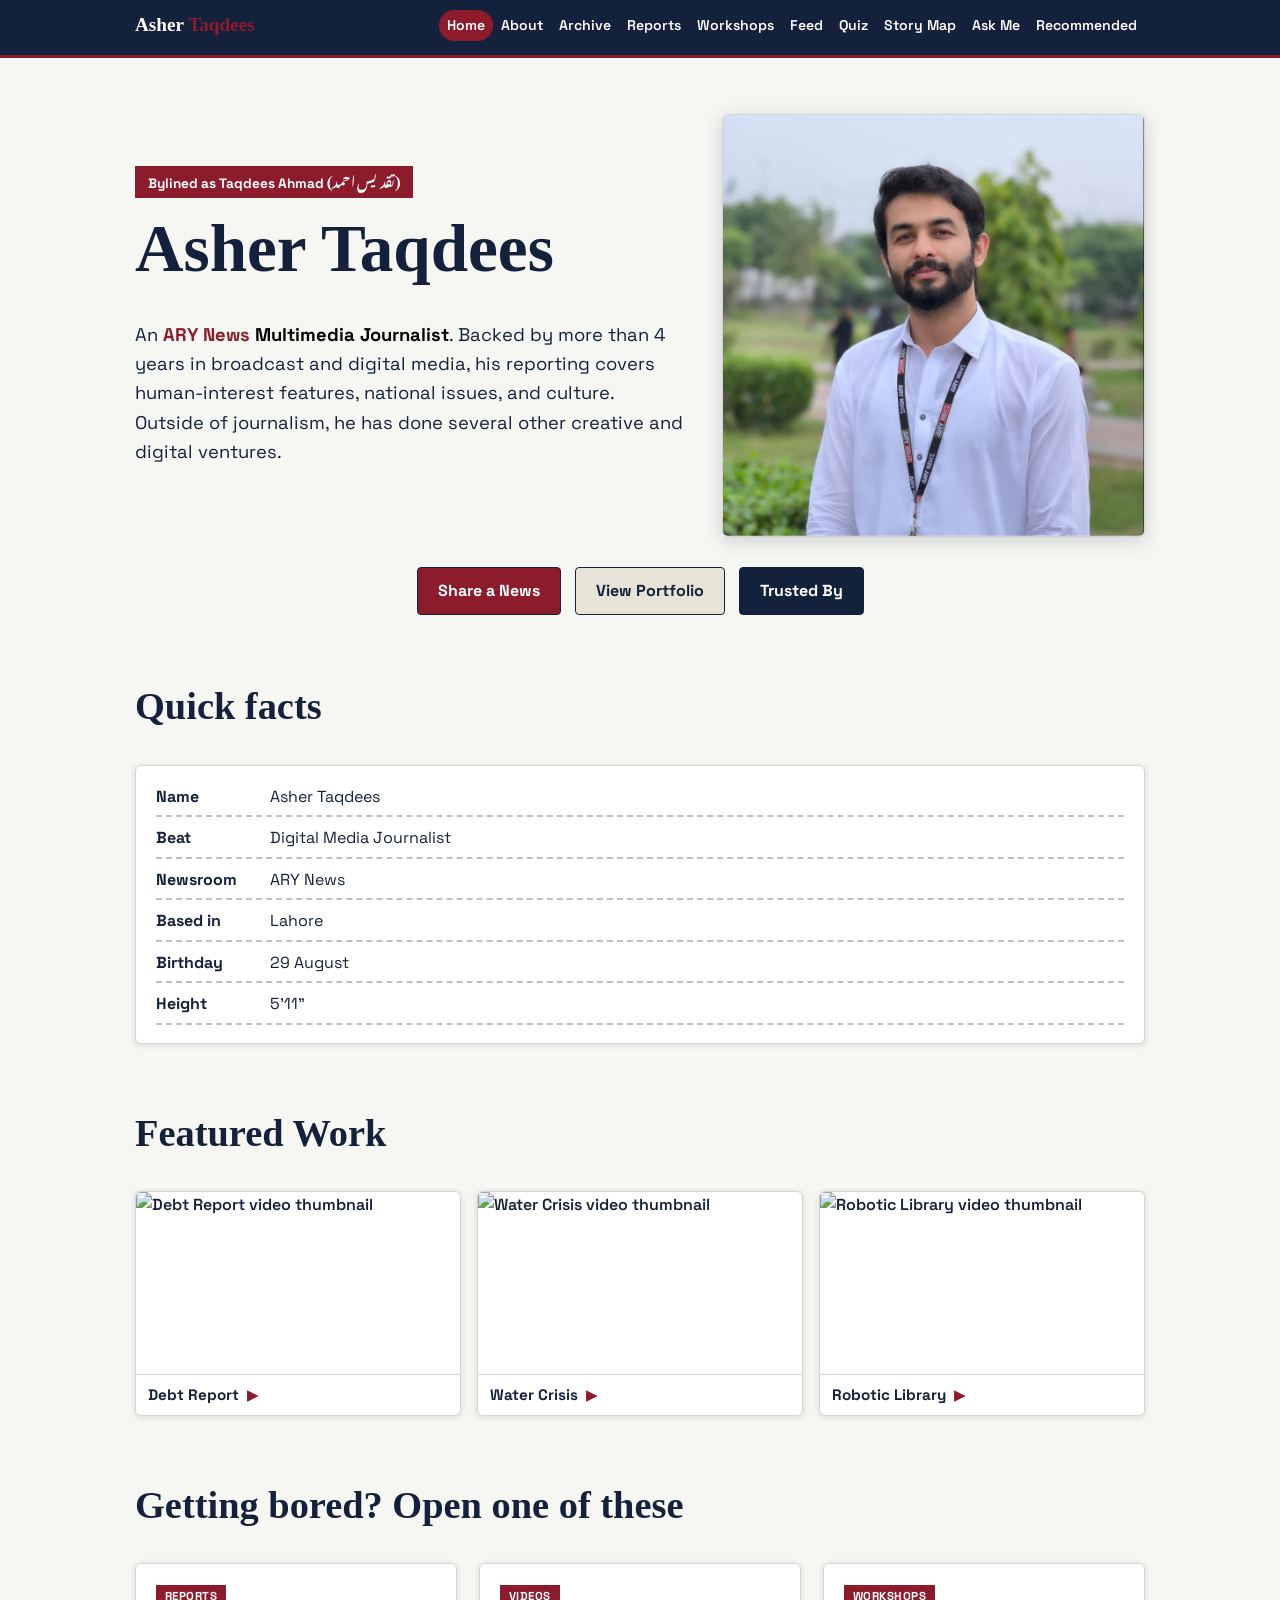
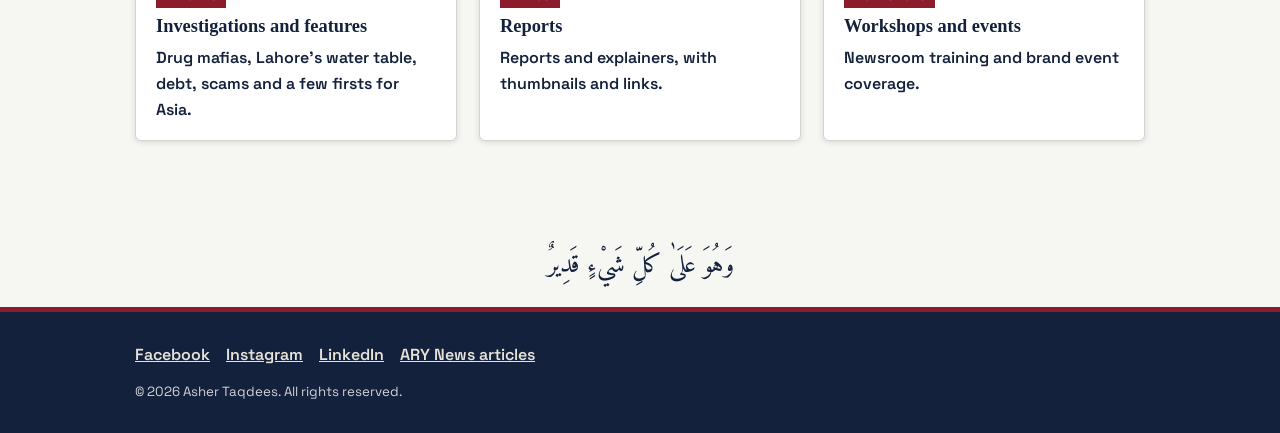
==== commit 52a2e63e: "Add files via upload" ====
--- a/index.html
+++ b/index.html
@@ -61,7 +61,7 @@
     <div>
       <span class="kicker">Bylined as Taqdees Ahmad <span class="urdu">(تقدیس احمد)</span></span>
       <h1><span class="jab">Asher Taqdees</span></h1>
-      <p class="lead">Asher Taqdees is an <span class="hl-red">ARY News</span> <strong class="hl-black">Multimedia Journalist</strong>. Backed by more than 4 years in broadcast and digital media, his reporting covers human-interest features, national issues, and culture. Outside of journalism, he has done several other creative and digital ventures.</p>
+      <p class="lead">An <span class="hl-red">ARY News</span> <strong class="hl-black">Multimedia Journalist</strong>. Backed by more than 4 years in broadcast and digital media, his reporting covers human-interest features, national issues, and culture. Outside of journalism, he has done several other creative and digital ventures.</p>
     </div>
     <div class="photo-frame">
       <img src="/images/asher.jpg" alt="Asher Taqdees, multimedia journalist" width="960" height="958" fetchpriority="high" onerror="this.remove();this.parentNode.innerHTML='<div class=ph>Photo goes here.<br>(Upload images/asher.jpg)</div>'">
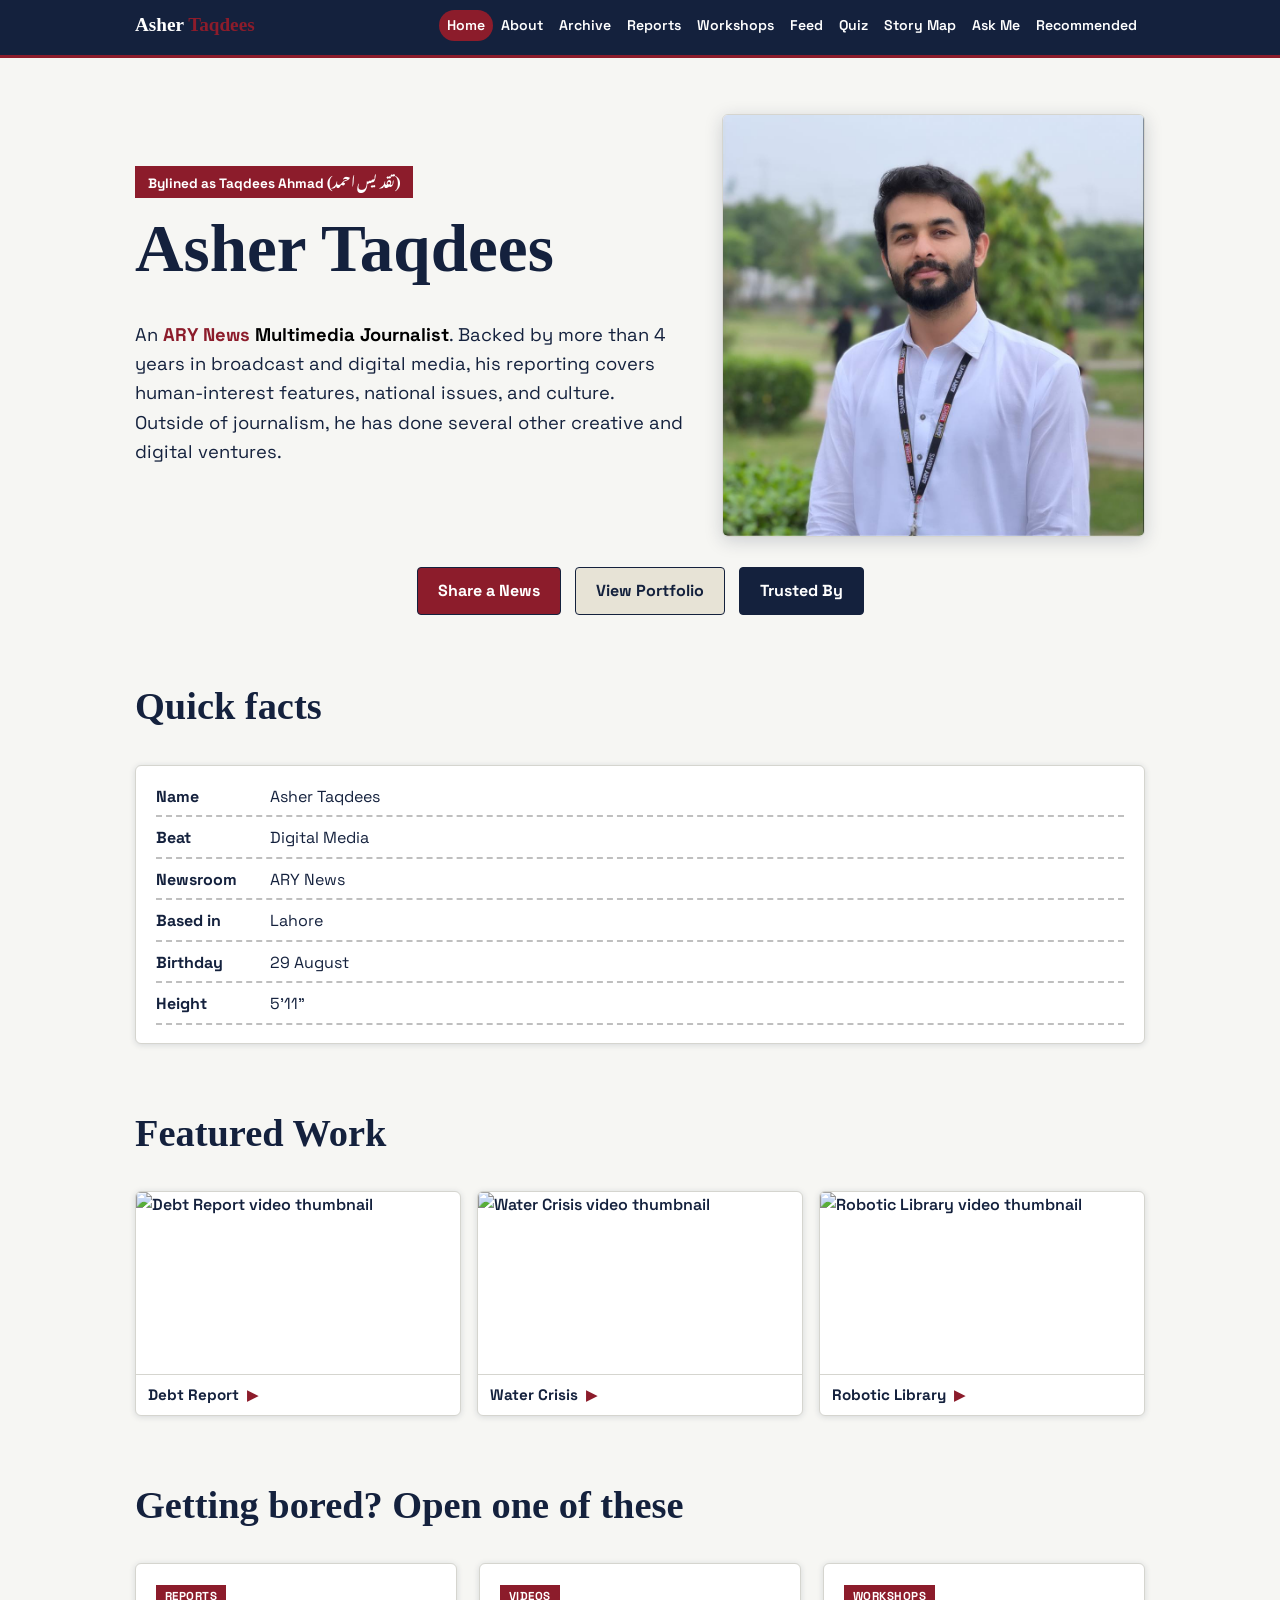
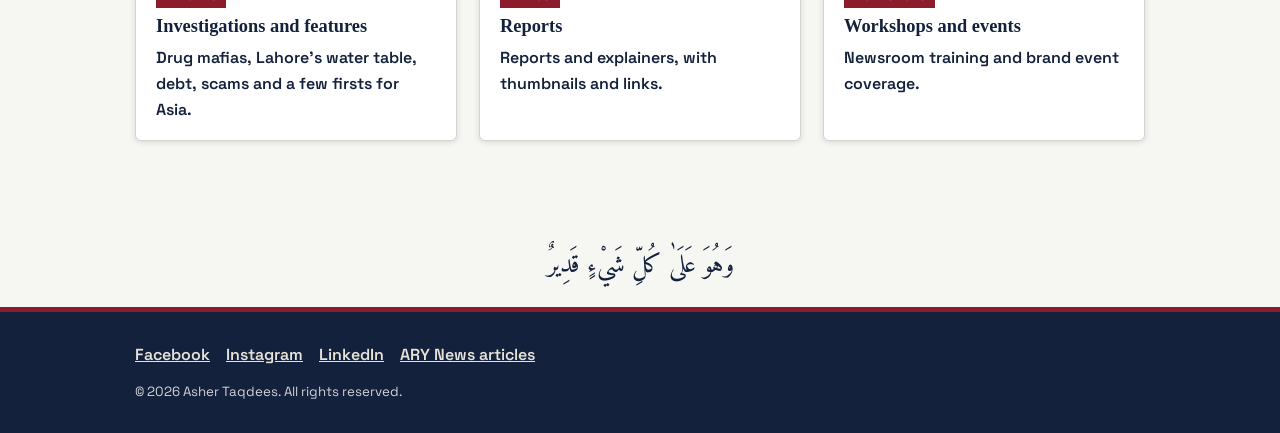
==== commit 9b726578: "Add files via upload" ====
--- a/index.html
+++ b/index.html
@@ -82,7 +82,7 @@
     <div class="card">
       <ul class="facts">
         <li><b>Name</b> Asher Taqdees</li>
-        <li><b>Beat</b> Digital Media Journalist</li>
+        <li><b>Beat</b> Digital Media</li>
         <li><b>Newsroom</b> ARY News</li>
         <li><b>Based in</b> Lahore</li>
         <li><b>Birthday</b> 29 August</li>
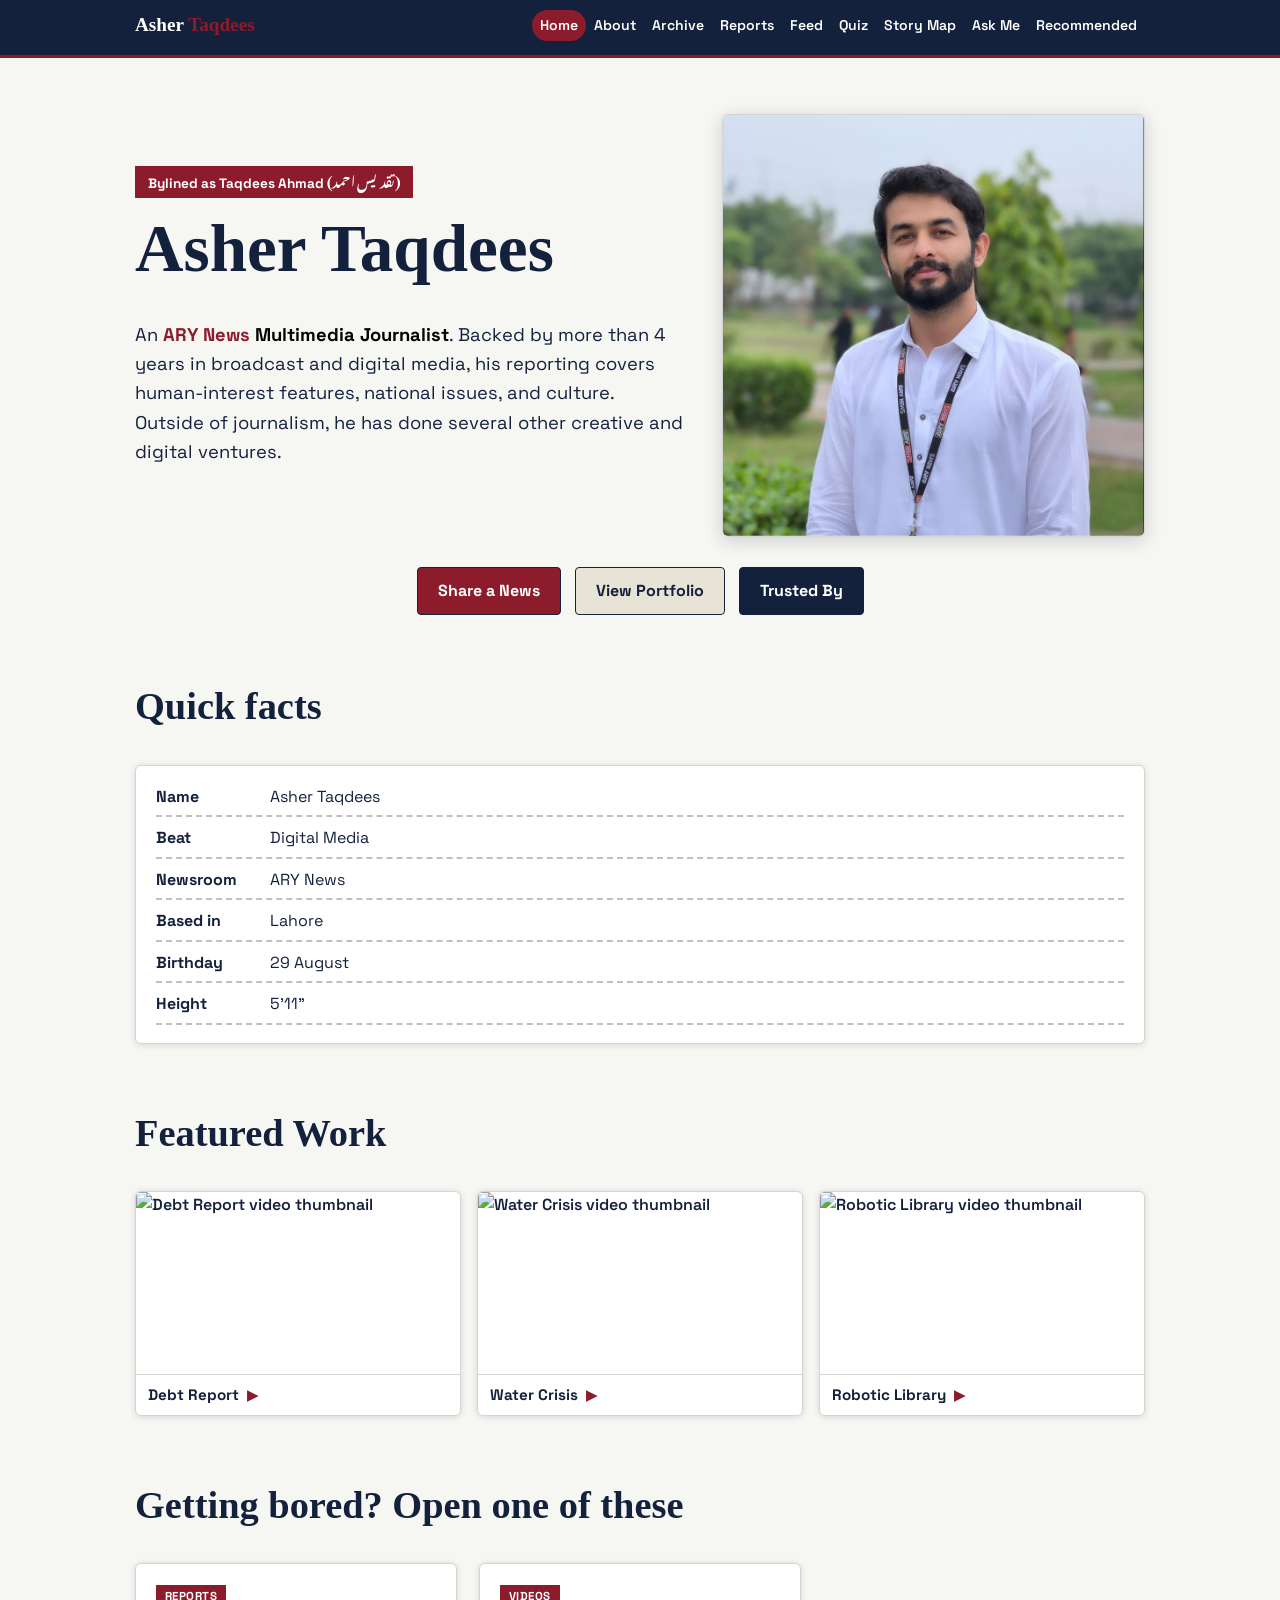
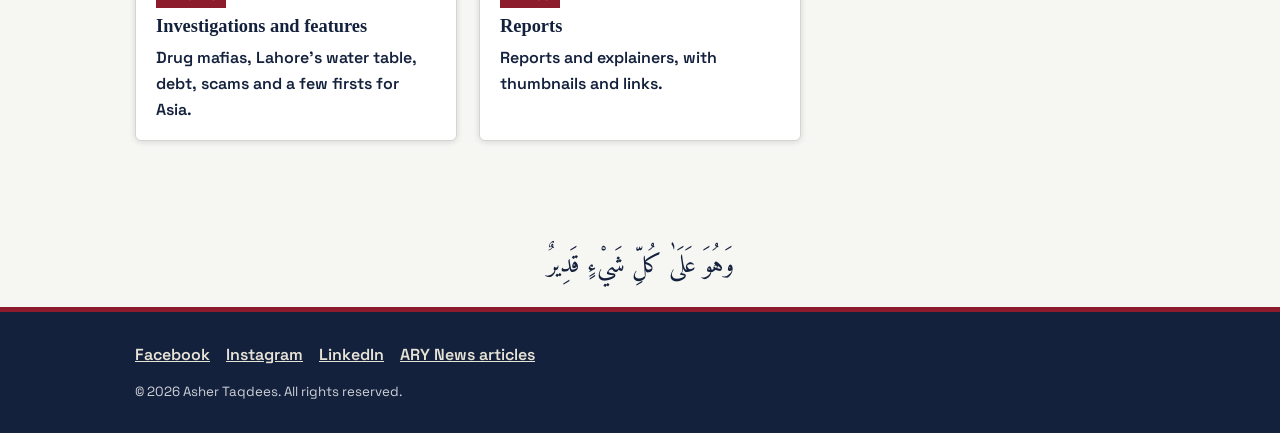
==== commit 0c38c9e8: "Add files via upload" ====
--- a/index.html
+++ b/index.html
@@ -98,12 +98,13 @@
     <div class="grid">
       <a class="card" href="/work.html" style="text-decoration:none;color:inherit"><span class="label red">Reports</span><h3>Investigations and features</h3><p>Drug mafias, Lahore's water table, debt, scams and a few firsts for Asia.</p></a>
       <a class="card" href="/videos.html" style="text-decoration:none;color:inherit"><span class="label red">Videos</span><h3>Reports</h3><p>Reports and explainers, with thumbnails and links.</p></a>
-      <a class="card" href="/events.html" style="text-decoration:none;color:inherit"><span class="label red">Workshops</span><h3>Workshops and events</h3><p>Newsroom training and brand event coverage.</p></a>
     </div>
   </div>
 </section>
 </main>
 
 <footer id="site-footer"></footer>
+<!-- Cloudflare Web Analytics --><script type='module' src='https://static.cloudflareinsights.com/beacon.min.js' data-cf-beacon='{"token": "77f65fee57804b77b50161dfefa2817f"}'></script><!-- End Cloudflare Web Analytics -->
+<script data-goatcounter="https://ashertaqdees.goatcounter.com/count" async src="//gc.zgo.at/count.js"></script>
 </body>
 </html>
--- a/style.css
+++ b/style.css
@@ -241,6 +241,25 @@
 .q-opt.right{background:#b7f0b1}.q-opt.wrong{background:#ffc9d0}
 .q-fb{min-height:2.6em;font-weight:600;margin:0 0 10px}
 .q-score{font-family:'Archivo Black',Impact,sans-serif;font-size:3rem;margin:6px 0}
+/* quiz scoreboard + signatures (kept small and calm) */
+.qstats{display:flex;max-width:640px;margin:0 auto 14px;border:2px solid var(--ink);border-radius:8px;background:var(--cream);overflow:hidden;font-size:.82rem}
+.qstats div{flex:1;text-align:center;padding:6px 4px;border-left:2px solid var(--ink)}
+.qstats div:first-child{border-left:0}
+.qstats b{display:block;font-family:'Archivo Black',Impact,sans-serif;font-size:1.15rem;line-height:1.2}
+.qstats .ok b{color:#1f7a2e}.qstats .no b{color:var(--red)}
+.qsign{display:flex;gap:8px;flex-wrap:wrap;justify-content:center;align-items:center;margin:14px 0 4px;padding-top:12px;border-top:2px dashed var(--ink)}
+.qsign label{flex:1 0 100%;font-size:.85rem;font-weight:700}
+.qsign input{font:inherit;font-size:.95rem;padding:6px 10px;border:2px solid var(--ink);border-radius:8px;background:#fff;width:min(220px,60%)}
+.qsign .btn{padding:5px 14px;font-size:.9rem;box-shadow:2px 2px 0 var(--ink);border-width:2px}
+.qsign-msg{font-size:.85rem;font-weight:600;margin:6px 0 0}
+.qsig{max-width:640px;margin:14px auto 0;font-size:.88rem}
+.qsig-toggle{font:inherit;font-size:.82rem;font-weight:700;background:none;color:var(--ink);border:2px solid var(--ink);border-radius:999px;padding:3px 12px;cursor:pointer}
+.qsig-toggle:hover{background:var(--yellow)}
+.qsig-list{margin:8px 0 0;padding:6px 12px;list-style:none;border:2px solid var(--ink);border-radius:8px;background:var(--cream);max-height:200px;overflow:auto}
+.qsig-list li{padding:5px 0;border-bottom:1px dashed rgba(22,22,22,.35)}
+.qsig-list li:last-child{border-bottom:0}
+.qsig-list span{opacity:.75}
+.qsig-note{font-size:.75rem;opacity:.7;margin:4px 0 0}
 .modal{position:fixed;inset:0;z-index:250;background:rgba(0,0,0,.7);display:flex;align-items:center;justify-content:center;padding:20px}
 .modal .box{background:var(--cream);color:var(--ink);border:4px solid var(--ink);border-radius:16px;box-shadow:8px 8px 0 var(--red);max-width:440px;width:100%;padding:26px 22px;text-align:center;animation:pop .45s ease-out}
 .modal .box h2{margin:0 0 .4em}
@@ -414,3 +433,6 @@
 .hl-black{color:#000;font-weight:800}
 /* mobile: tighter gap between "Bylined as" bar and name only */
 @media(max-width:800px){.hero .kicker{margin-bottom:4px}}
+
+/* red highlights (university names, boxing games) */
+.hl{color:var(--red);font-weight:700}
